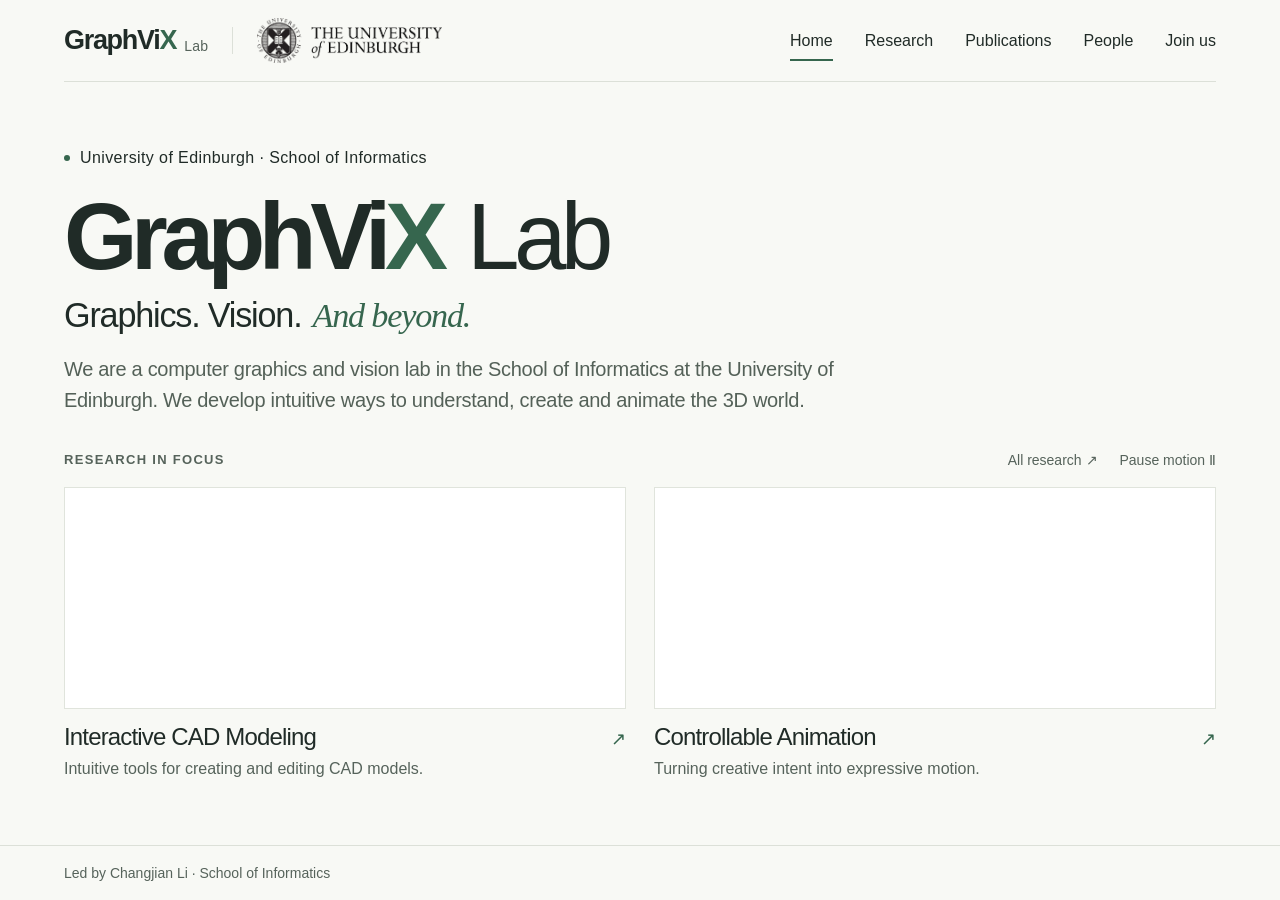
==== index.html @ 5fdf9604 "Publish GraphViX Lab website" ====
<!doctype html><html lang="en"><head><meta charset="utf-8"><meta name="viewport" content="width=device-width, initial-scale=1"><link rel="canonical" href="https://graphvix-lab.github.io/"><meta name="description" content="GraphViX Lab at the University of Edinburgh, School of Informatics. We develop intuitive ways to understand, create and animate the 3D world."><meta name="theme-color" content="#f8f9f5"><title>Graphics, Vision and X — GraphViX Lab</title><meta property="og:type" content="website"><meta property="og:site_name" content="GraphViX Lab"><meta property="og:title" content="Graphics, Vision and X — GraphViX Lab"><meta property="og:description" content="GraphViX Lab at the University of Edinburgh, School of Informatics. We develop intuitive ways to understand, create and animate the 3D world."><meta property="og:url" content="https://graphvix-lab.github.io/"><meta property="og:image" content="https://graphvix-lab.github.io/assets/social-card.png"><meta property="og:image:width" content="1200"><meta property="og:image:height" content="630"><meta property="og:image:alt" content="GraphViX Lab — Graphics. Vision. And beyond. — University of Edinburgh"><meta name="twitter:card" content="summary_large_image"><link rel="icon" href="assets/favicon.svg" type="image/svg+xml"><link rel="stylesheet" href="assets/site.css?v=e8e1f74aaa"><script src="assets/site.js?v=9c147cce4d" defer></script></head><body class="opening-page"><a class="skip" href="#main">Skip to content</a><header class="site-header wrap"><div class="header-identity"><div class="header-lab"><a class="brand" href="index.html" aria-label="GraphViX Lab home">GraphVi<span>X</span><small class="brand-lab">Lab</small></a><a class="header-university-text" href="https://www.ed.ac.uk/">University of Edinburgh</a></div><a class="header-university" href="https://www.ed.ac.uk/" aria-label="The University of Edinburgh"><img src="assets/university-of-edinburgh.png" alt="The University of Edinburgh" width="831" height="199"></a></div><button class="menu-toggle" aria-label="Open navigation" aria-expanded="false" aria-controls="nav">Menu <span>+</span></button><nav id="nav" aria-label="Main navigation"><a href="index.html" aria-current="page" >Home</a><a href="research.html" >Research</a><a href="publications.html" >Publications</a><a href="people.html" >People</a><a href="join.html" >Join us</a></nav></header><main id="main" class="wrap"><section class="opening" aria-labelledby="opening-title"><div class="opening-lead"><p class="eyebrow"><span class="status-dot"></span> University of Edinburgh · School of Informatics</p><h1 id="opening-title">GraphVi<span class="name-x">X</span> <span class="name-lab">Lab</span></h1><p class="opening-tagline">Graphics. Vision. <em>And beyond.</em></p><p class="opening-intro">We are a computer graphics and vision lab in the School of Informatics at the University of Edinburgh. We develop intuitive ways to understand, create and animate the 3D world.</p></div><div class="opening-work"><div class="opening-work-heading"><p class="eyebrow">Research in focus</p><div class="opening-work-tools"><a href="research.html">All research <span aria-hidden="true">↗</span></a><button id="demo-motion" type="button" aria-pressed="false">Pause motion <span aria-hidden="true">Ⅱ</span></button></div></div><div class="opening-directions opening-selected" aria-label="Explore our research directions"><a class="opening-direction" href="research.html#cad-modeling"><div class="opening-preview"><video muted loop playsinline preload="auto" aria-label="Sketch2Arti research demonstration"><source src="assets/media/sketch2arti.mp4" type="video/mp4"></video></div><div class="opening-direction-label"><h2>Interactive CAD Modeling</h2><span aria-hidden="true">↗</span></div><p class="opening-caption">Intuitive tools for creating and editing CAD models.</p></a><a class="opening-direction" href="research.html#motion-interaction"><div class="opening-preview"><video muted loop playsinline preload="auto" aria-label="Sketch2Anim research demonstration"><source src="assets/media/sketch2anim.mp4" type="video/mp4"></video></div><div class="opening-direction-label"><h2>Controllable Animation</h2><span aria-hidden="true">↗</span></div><p class="opening-caption">Turning creative intent into expressive motion.</p></a></div></div></section></main><footer class="opening-footer wrap"><p>Led by <a href="https://enigma-li.github.io/">Changjian Li</a><span class="footer-separator"> · </span><a href="https://informatics.ed.ac.uk/">School of Informatics</a></p></footer></body></html>
---- assets/site.css ----
:root{--paper:#f8f9f5;--ink:#202b27;--green:#36664e;--muted:#657169;--line:#dce0d8;--tint:#e9eee5;--serif:Georgia,'Times New Roman',serif}*{box-sizing:border-box}html{scroll-behavior:smooth;scroll-padding-top:30px}body{margin:0;background:var(--paper);color:var(--ink);font:16px/1.6 -apple-system,BlinkMacSystemFont,'Segoe UI',Arial,sans-serif;-webkit-font-smoothing:antialiased}a{color:inherit;text-decoration:none}button,input{font:inherit}button,a,input{-webkit-tap-highlight-color:transparent}a,button{touch-action:manipulation}a:focus-visible,button:focus-visible,input:focus-visible{outline:2px solid var(--green);outline-offset:5px}button{cursor:pointer}img{display:block;width:100%}button{color:inherit}h1,h2,h3,p{margin:0}h1,h2,h3{font-weight:500;line-height:1.12;letter-spacing:-.045em}.wrap{max-width:1328px;margin:0 auto;padding-left:64px;padding-right:64px}.site-header{display:flex;align-items:center;justify-content:space-between;height:110px}.brand{font-size:27px;font-weight:700;letter-spacing:-1.3px;display:inline-flex;align-items:center;line-height:1}.brand span{color:var(--green)}.brand i{font-style:normal;color:var(--green);font-weight:400;font-size:31px;margin-left:12px}.site-header nav{display:flex;align-items:center;gap:32px;font-size:14px}.site-header nav a{padding:8px 0;position:relative}.site-header nav a[aria-current=page]:after{content:'';position:absolute;bottom:0;left:0;right:0;height:2px;background:var(--green)}.site-header nav a:hover,.text-link:hover,.footer-links a:hover{color:var(--green)}.menu-toggle{display:none}.eyebrow{font-size:11px;line-height:1.5;letter-spacing:.13em;text-transform:uppercase;font-weight:600}.hero{display:grid;grid-template-columns:1fr 1.08fr;min-height:630px;align-items:center;border-top:1px solid var(--line);border-bottom:1px solid var(--line);position:relative}.hero-copy{padding:54px 0 64px;z-index:1}.hero .eyebrow{display:flex;align-items:center;gap:10px;margin-bottom:30px}.status-dot{width:6px;height:6px;border-radius:50%;background:var(--green)}.hero h1{font-size:clamp(64px,6.55vw,91px);letter-spacing:-.064em;line-height:1.01}.beyond{font-family:var(--serif);font-weight:400;font-style:italic;color:var(--green);letter-spacing:-.055em;white-space:nowrap}.hero-description{font-size:17px;line-height:1.7;color:var(--muted);margin-top:28px}.text-link{display:inline-flex;align-items:center;gap:28px;font-size:13px;font-weight:500}.hero .text-link{margin-top:32px;padding-bottom:5px;border-bottom:1px solid var(--ink)}.hero-art{height:560px;position:relative;min-width:0}.hero-art canvas{height:100%;width:100%;display:block}.art-caption{position:absolute;bottom:36px;left:35px;right:5px;display:flex;align-items:center;justify-content:space-between;font-size:10px;color:var(--muted);letter-spacing:.03em}.art-caption button{border:0;background:transparent;font-size:10px;padding:8px}.art-index{position:absolute;top:34px;right:0;font-size:9px;letter-spacing:.14em;color:var(--muted)}.intro-section{display:grid;grid-template-columns:1fr 2fr;gap:60px;padding:64px 0;border-bottom:1px solid var(--line)}.intro-section h2{padding-top:8px}.intro-text{font-size:24px;line-height:1.5;letter-spacing:-.025em;max-width:775px}.affiliation{font-size:11px;color:var(--muted);margin-top:22px;line-height:1.8}.affiliation a{border-bottom:1px solid var(--line)}.section{padding:78px 0}.section-heading{display:flex;align-items:flex-end;justify-content:space-between;margin-bottom:36px;gap:20px}.section-heading h2,.news-section h2{font-size:44px}.section-heading .eyebrow,.news-section .eyebrow{margin-bottom:13px}.project-grid{display:grid;grid-template-columns:repeat(2,minmax(0,1fr));gap:48px 32px}.project-card{min-width:0}.project-image{position:relative;display:flex;align-items:center;justify-content:center;aspect-ratio:1.64;background:#fff;overflow:hidden;border:1px solid #e7eae3}.project-image img{width:100%;height:100%;object-fit:contain;padding:22px;transition:transform .5s}.project-image:hover img{transform:scale(1.035)}.image-arrow{position:absolute;bottom:14px;right:14px;width:30px;height:30px;border-radius:50%;background:var(--paper);border:1px solid var(--line);display:grid;place-items:center;font-size:18px;transition:background .2s}.project-image:hover .image-arrow{background:var(--tint)}.card-meta{display:flex;justify-content:space-between;gap:12px;color:var(--muted);font-size:10px;text-transform:uppercase;letter-spacing:.06em;margin-top:19px}.project-card :is(h3,h4){font-size:29px;letter-spacing:-.035em;margin-top:10px}.project-card :is(h3,h4) a:hover{text-decoration:underline;text-underline-offset:5px;text-decoration-thickness:1px}.project-card p{font-size:14px;color:var(--muted);margin-top:8px}.award{display:inline-block;font-size:10px;letter-spacing:.025em;color:var(--green);background:var(--tint);padding:4px 9px;margin-top:12px;border-radius:2px}.news-section{display:grid;grid-template-columns:1fr 2fr;gap:60px;padding:60px 0 78px;border-top:1px solid var(--line)}.news-row{display:grid;grid-template-columns:80px 1fr 14px;gap:22px;padding:20px 0;border-bottom:1px solid var(--line);font-size:14px;line-height:1.6}.news-row:first-child{padding-top:0}.news-row time{font-size:11px;color:var(--muted);padding-top:3px}.news-row:hover{color:var(--green)}.join-banner{margin-bottom:72px;background:var(--tint);display:flex;justify-content:space-between;align-items:center;gap:30px;padding:44px 48px}.join-banner h2{font-family:var(--serif);font-style:italic;font-size:42px;letter-spacing:-.035em;font-weight:400;margin-top:12px}.button{display:inline-flex;gap:45px;background:var(--green);color:white;padding:14px 22px;font-size:13px;border-radius:2px;white-space:nowrap}.button:hover{background:#284c3a}footer{border-top:1px solid var(--line);padding-top:40px;display:grid;grid-template-columns:1fr 1fr;gap:38px}footer .brand{font-size:23px}footer p{font-size:12px;color:var(--muted);margin-top:16px}.footer-links{display:flex;flex-direction:column;align-items:flex-end;gap:7px;font-size:12px}.footer-bottom{grid-column:1/-1;display:flex;justify-content:space-between;padding:22px 0 28px;font-size:10px;color:var(--muted);border-top:1px solid var(--line);letter-spacing:.02em}.page-title{border-top:1px solid var(--line);padding:72px 0 60px;max-width:100%}.page-title h1{font-size:clamp(44px,5.5vw,72px);margin:20px 0 26px;max-width:950px}.lede{font-size:19px;line-height:1.7;color:var(--muted);max-width:760px}.lede a{border-bottom:1px solid var(--line)}.research-area{border-top:1px solid var(--line);padding:40px 0 65px}.area-heading{display:grid;grid-template-columns:55px 1fr 1.25fr;gap:25px;margin-bottom:38px}.number{font-family:var(--serif);font-style:italic;font-size:24px;color:var(--green)}.area-heading h2{font-size:34px}.area-heading p{font-size:15px;color:var(--muted);max-width:490px}.research-area .project-grid{gap:35px}.publication-tools{display:flex;justify-content:space-between;gap:24px;align-items:center;padding:21px 0;border-top:1px solid var(--line);border-bottom:1px solid var(--line)}.filters{display:flex;gap:7px}.filters button{font-size:12px;padding:8px 17px;border:1px solid var(--line);border-radius:2px;background:transparent}.filters button.active{background:var(--ink);border-color:var(--ink);color:#fff}.search{display:flex;align-items:center;border-bottom:1px solid var(--line);min-width:290px;padding:7px 0}.search input{border:0;background:none;min-width:0;width:100%;font-size:13px;color:var(--ink);padding:0 10px 0 0}.search span{font-size:22px;line-height:1}.result-count{font-size:11px;color:var(--muted);margin:22px 0 0}.publication{display:grid;grid-template-columns:260px 1fr;gap:36px;padding:35px 0;border-bottom:1px solid var(--line);align-items:center}.publication-image{height:170px;display:flex;align-items:center;background:#fff}.publication-image img{height:100%;object-fit:contain;padding:12px}.publication h3{font-size:25px;line-height:1.3;letter-spacing:-.02em;margin:10px 0}.publication h3 a:hover{color:var(--green)}.authors{font-size:13px;color:var(--muted)}.pub-links{display:flex;gap:18px;align-items:center;flex-wrap:wrap;margin-top:14px}.pub-links a{font-size:12px;border-bottom:1px solid var(--line)}.pub-links .award{margin:0}.publication-list{margin-bottom:80px}.publication[hidden]{display:none}#empty-results{padding:40px 0 90px}.people-grid{display:grid;grid-template-columns:repeat(3,minmax(0,1fr));gap:50px 32px;margin-bottom:80px}.portrait{height:325px;background:var(--tint);position:relative;overflow:hidden}.portrait img{height:100%;object-fit:cover;object-position:center 35%;filter:saturate(.75);transition:filter .4s,transform .4s}.person:hover img{filter:saturate(1);transform:scale(1.02)}.portrait span{position:absolute;bottom:14px;right:14px;background:var(--paper);width:31px;height:31px;border-radius:50%;text-align:center;line-height:31px}.person h2{font-size:24px;margin:20px 0 8px}.person p{font-size:12px;color:var(--muted)}.join-layout{display:grid;grid-template-columns:1.3fr 1fr;gap:75px;padding-bottom:90px}.opportunity{display:flex;gap:25px;padding:30px 0;border-top:1px solid var(--line)}.opportunity h2{font-size:28px;margin-bottom:17px}.opportunity p{font-size:15px;color:var(--muted)}.opportunity a{margin-top:20px}.contact-panel{background:var(--tint);padding:35px}.contact-panel h2{font-family:var(--serif);font-style:italic;font-size:44px;margin:18px 0}.email{font-size:16px;border-bottom:1px solid #bdcabc;overflow-wrap:anywhere}.contact-panel>p:not(.eyebrow){font-size:13px;color:var(--muted);margin:17px 0}.contact-panel hr{border:0;border-top:1px solid #ccd7c9;margin:30px 0}.contact-panel address{font-style:normal;font-size:14px;margin:14px 0 25px}.contact-panel .text-link{font-size:12px}.skip{position:fixed;top:-100px;left:20px;z-index:50;padding:12px;background:var(--ink);color:white}.skip:focus{top:10px}.sr-only{position:absolute!important;width:1px;height:1px;padding:0;margin:-1px;overflow:hidden;clip:rect(0,0,0,0);white-space:nowrap;border:0}
@media(min-width:1500px){.hero h1{font-size:94px}}
@media(max-width:1000px){.wrap{padding-left:35px;padding-right:35px}.site-header nav{gap:22px}.hero{min-height:560px;grid-template-columns:1fr 1fr}.hero h1{font-size:70px}.hero-art{height:490px}.art-caption{left:10px;font-size:9px}.intro-section,.news-section{gap:35px;grid-template-columns:1fr 2.3fr}.intro-text{font-size:22px}.join-layout{gap:35px}.portrait{height:270px}.area-heading{grid-template-columns:35px 1fr 1.2fr;gap:15px}.area-heading h2{font-size:28px}}
@media(max-width:720px){.wrap{padding-left:24px;padding-right:24px}.site-header{height:84px;position:relative;z-index:5}.brand{font-size:25px}.brand i{font-size:27px}.menu-toggle{display:flex;align-items:center;gap:15px;border:0;background:transparent;font-size:13px;padding:12px 0 12px 15px}.menu-toggle span{font-size:22px}.site-header nav{display:none;position:absolute;left:24px;right:24px;top:74px;flex-direction:column;align-items:stretch;gap:0;padding:12px 20px 20px;border:1px solid var(--line);background:var(--paper);box-shadow:0 12px 25px #202b2710}.site-header nav.open{display:flex}.site-header nav a{padding:13px 0}.site-header nav a[aria-current=page]:after{right:auto;width:24px;bottom:5px}.hero{display:flex;flex-direction:column;align-items:stretch;min-height:auto;overflow:hidden}.hero-copy{padding:40px 0 0}.hero .eyebrow{margin-bottom:26px;font-size:10px}.hero h1{font-size:clamp(58px,12vw,82px)}.hero-description{font-size:15px;margin-top:23px}.hero .text-link{margin-top:23px}.hero-art{height:370px;margin:-10px -15px 0 0}.art-index{top:20px;font-size:8px}.art-caption{left:0;bottom:20px;right:10px;font-size:9px}.intro-section{display:block;padding:36px 0}.intro-section h2{padding:0;margin-bottom:20px}.intro-text{font-size:20px}.affiliation{font-size:10px}.section{padding:44px 0}.section-heading{align-items:flex-start;margin-bottom:26px}.section-heading h2,.news-section h2{font-size:33px}.section-heading .text-link{font-size:11px;gap:8px;max-width:110px;margin-top:32px}.section-heading .eyebrow{font-size:9px;margin-bottom:10px}.project-grid{grid-template-columns:1fr;gap:32px}.project-image{aspect-ratio:1.55}.project-image img{padding:15px}.project-card :is(h3,h4){font-size:27px}.project-card p{font-size:13px}.card-meta{font-size:9px;margin-top:15px}.news-section{display:block;padding:36px 0 45px}.news-section h2{margin-bottom:30px}.news-row{grid-template-columns:65px 1fr 12px;gap:13px;font-size:12px;padding:18px 0}.news-row time{font-size:10px}.join-banner{padding:30px 25px;display:block;margin-bottom:40px}.join-banner h2{font-size:34px}.join-banner .button{margin-top:25px}.join-banner .eyebrow{font-size:9px}footer{padding-top:30px;gap:25px}.footer-links{font-size:10px;gap:10px}.footer-bottom{font-size:9px;gap:20px}.page-title{padding:42px 0 38px}.page-title h1{font-size:49px}.lede{font-size:16px}.area-heading{grid-template-columns:32px 1fr;gap:8px 14px}.area-heading p{grid-column:2;font-size:14px;margin-top:10px}.area-heading h2{font-size:29px}.research-area{padding:30px 0 40px}.publication-tools{display:block}.search{margin-top:20px;min-width:0}.publication{grid-template-columns:1fr;gap:20px}.publication-image{height:210px}.publication h3{font-size:22px}.publication .eyebrow{font-size:10px}.publication-list{margin-bottom:50px}.people-grid{grid-template-columns:repeat(2,minmax(0,1fr));gap:30px 18px;margin-bottom:50px}.portrait{height:210px}.person h2{font-size:21px;margin-top:15px}.person p{font-size:11px}.join-layout{grid-template-columns:1fr;gap:25px;padding-bottom:50px}.contact-panel{padding:30px 25px}.opportunity{gap:17px}.opportunity h2{font-size:25px}}
@media(max-width:390px){.wrap{padding-left:20px;padding-right:20px}.hero h1{font-size:59px}.hero-art{height:320px}.portrait{height:175px}.person h2{font-size:19px}.page-title h1{font-size:42px}.card-meta{font-size:8px}}
@media(prefers-reduced-motion:reduce){html{scroll-behavior:auto}*,*:before,*:after{transition:none!important}}
/* Homepage: research questions supported by representative work. */
.hero-editorial{grid-template-columns:1.15fr 1fr;gap:72px;min-height:610px;padding:12px 0}.hero-editorial .hero-copy{padding:50px 0 60px}.hero-editorial h1{font-size:clamp(70px,7.1vw,100px)}.hero-editorial .hero-copy>.text-link{margin-top:40px}.hero-about{max-width:405px;align-self:end;padding-bottom:84px}.hero-about .eyebrow{font-size:10px;letter-spacing:.1em;display:block;margin-bottom:24px;color:var(--green)}.hero-statement{font-size:25px;line-height:1.5;letter-spacing:-.025em}.hero-affiliation{margin-top:32px;padding-top:22px;border-top:1px solid var(--line);font-size:12px;color:var(--muted);line-height:1.9}.hero-affiliation a:hover{color:var(--green);text-decoration:underline;text-underline-offset:4px}.home-directions{padding:72px 0 24px}.home-directions>.section-heading{margin-bottom:40px}.direction-row{display:grid;grid-template-columns:1fr 1.25fr;gap:84px;padding:45px 0 48px;border-top:1px solid var(--line)}.direction-copy{max-width:410px;padding-top:2px}.direction-copy .number{display:block;font-size:21px;margin-bottom:20px}.direction-copy h3{font-size:36px;line-height:1.15;letter-spacing:-.04em;max-width:380px}.direction-question{font-size:18px;line-height:1.5;margin-top:24px;letter-spacing:-.015em;max-width:350px}.direction-description{font-size:14px;color:var(--muted);line-height:1.8;margin-top:13px;max-width:360px}.direction-copy>.text-link{margin-top:25px;font-size:12px;gap:22px}.direction-example{min-width:0}.direction-example .project-image{aspect-ratio:1.85}.direction-example .project-image img{padding:18px}.example-caption{display:flex;justify-content:space-between;gap:16px;align-items:flex-end;margin-top:17px}.example-caption .eyebrow{font-size:9px;color:var(--muted);letter-spacing:.065em}.example-caption h4{font-size:23px;font-weight:500;letter-spacing:-.035em;margin:7px 0 0;line-height:1.2}.example-caption h4 a:hover{color:var(--green)}.related-project{font-size:10px;color:var(--muted);white-space:nowrap;padding-bottom:3px}.related-project:hover{color:var(--green)}.example-description{font-size:12px;color:var(--muted);margin-top:7px}.home-join h2{font-size:38px}.home-join p:not(.eyebrow){font-size:13px;color:var(--muted);margin-top:13px;max-width:430px}
@media(max-width:1000px){.hero-editorial{gap:45px;grid-template-columns:1.2fr 1fr}.hero-editorial h1{font-size:76px}.hero-statement{font-size:21px}.hero-about{padding-bottom:76px}.direction-row{gap:45px}.direction-copy h3{font-size:31px}.direction-question{font-size:17px}.example-caption{align-items:flex-start;flex-direction:column;gap:10px}.home-join h2{font-size:34px}}
@media(max-width:720px){.hero-editorial{display:block;min-height:0;padding:0}.hero-editorial .hero-copy{padding:40px 0 0}.hero-editorial h1{font-size:clamp(58px,12vw,82px)}.hero-editorial .hero-copy>.text-link{margin-top:28px}.hero-about{max-width:100%;padding:38px 0}.hero-about .eyebrow{font-size:9px;margin-bottom:17px}.hero-statement{font-size:20px;max-width:480px}.hero-affiliation{margin-top:23px;padding-top:17px;font-size:11px}.home-directions{padding:42px 0 5px}.home-directions>.section-heading{margin-bottom:26px}.home-directions .section-heading h2{font-size:32px;max-width:190px}.home-directions .section-heading>.text-link{margin-top:27px;max-width:100px}.direction-row{grid-template-columns:1fr;gap:26px;padding:29px 0 35px}.direction-copy{max-width:100%;padding:0}.direction-copy .number{font-size:19px;margin-bottom:13px}.direction-copy h3{font-size:30px;max-width:330px}.direction-question{font-size:17px;margin-top:19px;max-width:100%}.direction-description{font-size:13px;margin-top:10px;max-width:100%}.direction-copy>.text-link{margin-top:19px;font-size:11px}.direction-example .project-image img{padding:13px}.example-caption{flex-direction:row;align-items:flex-end;gap:10px;margin-top:14px}.example-caption h4{font-size:22px}.example-caption .eyebrow{font-size:8px}.related-project{font-size:9px}.example-description{font-size:11px}.home-join h2{font-size:33px}.home-join p:not(.eyebrow){font-size:12px}}
@media(max-width:390px){.hero-editorial h1{font-size:59px}.home-directions .section-heading h2{font-size:30px}.related-project{white-space:normal;max-width:110px;text-align:right}}

/* Keep the title’s right-hand column empty; introduce the group below. */
@media(max-width:720px){.hero-open .hero-copy{padding-bottom:46px}}

/* Official University wordmark, kept at its original aspect ratio and colour. */
.university-logo{display:block;width:248px;max-width:100%;margin-top:30px}.university-logo img{width:100%;height:auto}
@media(max-width:720px){.intro-identity{margin-bottom:28px}.intro-identity h2{margin-bottom:0}.university-logo{width:224px;margin-top:24px}}

/* Complete publication archive. */
.year-select{display:flex;align-items:center;gap:14px;font-size:12px;color:var(--muted)}.year-select select{font:inherit;color:var(--ink);background:var(--paper);border:1px solid var(--line);border-radius:2px;padding:10px 38px 10px 14px;cursor:pointer;min-width:150px}.year-select select:focus-visible{outline:2px solid var(--green);outline-offset:4px}.publication-status{display:flex;justify-content:space-between;gap:20px;align-items:baseline;margin-top:20px}.publication-status .result-count{margin:0}.author-legend{font-size:11px;color:var(--muted)}.publication-year-heading{font-family:var(--serif);font-size:35px;color:var(--green);font-weight:400;padding:35px 0 2px;letter-spacing:-.03em}.publication-year-group[hidden]{display:none}.publication-venue{font-size:12px;color:var(--muted);margin-top:10px;line-height:1.6}.publication .authors strong{font-weight:600;color:var(--ink)}.publication .authors sup{font-size:9px}.publication .pub-links{gap:7px 17px}.publication .pub-links:empty{display:none}.publication h3{margin-top:0}.publication-venue+.pub-links{margin-top:13px}
@media(max-width:720px){.publication-status{display:block}.author-legend{margin-top:8px;font-size:10px}.publication-year-heading{padding-top:28px;font-size:32px}.year-select{justify-content:space-between}.year-select select{min-width:180px}}

/* A compact opening with enough context and real work to introduce the lab. */
.opening-page{min-height:100vh;min-height:100svh;display:flex;flex-direction:column}.opening-page>.site-header{height:clamp(62px,9svh,85px);flex-shrink:0;width:100%}.opening-page>main{flex:1;width:100%;display:flex}.opening{flex:1;border-top:1px solid var(--line);display:flex;flex-direction:column;justify-content:center;gap:clamp(18px,3svh,32px);padding:clamp(16px,3svh,32px) 0}.opening-lead>.eyebrow{display:flex;align-items:center;gap:10px;font-size:10px;margin-bottom:clamp(12px,2svh,22px)}.opening h1{font-size:clamp(54px,9.4svh,90px);line-height:.97;letter-spacing:-.064em}.opening-intro{font-size:16px;line-height:1.65;max-width:710px;letter-spacing:-.015em;margin-top:clamp(14px,2.4svh,26px);color:var(--muted)}.opening-intro strong{font-weight:500;color:var(--ink)}.opening-directions{display:grid;grid-template-columns:repeat(3,minmax(0,1fr));gap:24px}.opening-direction{min-width:0}.opening-preview{position:relative;background:#fff;border:1px solid var(--line);height:clamp(85px,17svh,165px);overflow:hidden}.opening-preview img{width:100%;height:100%;object-fit:contain;padding:12px;transition:transform .4s}.opening-direction:hover img{transform:scale(1.03)}.preview-name{position:absolute;left:10px;top:8px;font-size:8px;line-height:1.4;letter-spacing:.035em;background:var(--paper);padding:3px 5px;color:var(--muted)}.opening-direction-label{display:flex;align-items:flex-start;justify-content:space-between;gap:8px;margin-top:10px}.opening-direction-label h2{font-size:17px;line-height:1.25;letter-spacing:-.025em;font-weight:500}.opening-direction-label>span{font-size:15px;color:var(--green);line-height:1.3}.opening-direction:hover h2{color:var(--green)}.opening-footer{width:100%;flex-shrink:0;display:flex;justify-content:space-between;align-items:center;gap:24px;padding-top:16px;padding-bottom:16px}.opening-footer>p{margin:0;font-size:11px;line-height:1.7;color:var(--muted)}.opening-footer a:hover{color:var(--green)}.opening-logo{width:165px;flex-shrink:0;display:block}.opening-logo img{width:100%;height:auto}
@media(max-width:720px){.opening-page>.site-header{height:66px}.opening{padding:22px 0;gap:24px}.opening-lead>.eyebrow{font-size:8px;letter-spacing:.1em;margin-bottom:18px}.opening h1{font-size:clamp(47px,min(14vw,7.8svh),66px)}.opening-intro{font-size:13px;line-height:1.65;margin-top:20px}.opening-directions{gap:12px}.opening-preview{height:clamp(72px,13svh,120px)}.opening-preview img{padding:5px}.preview-name{left:4px;top:4px;font-size:6px;padding:2px 3px}.opening-direction-label{gap:3px;margin-top:8px}.opening-direction-label h2{font-size:11px;line-height:1.4;letter-spacing:-.025em}.opening-direction-label>span{font-size:11px}.opening-footer{padding-top:16px;padding-bottom:16px;gap:20px}.opening-footer>p{font-size:9px}.footer-separator{display:none}.opening-footer>p>a:last-child{display:block}.opening-logo{width:135px}}
@media(max-height:650px){.opening-page>.site-header{height:56px}.opening{padding:14px 0;gap:15px}.opening-lead>.eyebrow{margin-bottom:12px}.opening h1{font-size:clamp(40px,8svh,54px)}.opening-intro{font-size:12px;line-height:1.55;margin-top:12px;max-width:650px}.opening-preview{height:80px}.opening-direction-label{margin-top:6px}.opening-direction-label h2{font-size:12px}.opening-footer{padding-top:12px;padding-bottom:12px}.opening-logo{width:132px}}
@media(max-width:360px){.opening-directions{gap:8px}.opening-direction-label h2{font-size:10px}.opening-footer{gap:12px}.opening-logo{width:118px}}
@media(prefers-reduced-motion:reduce){.opening-preview img{transition:none}}
/* Lab identity and a consistent presentation of the three research themes. */
.brand-lab{font:400 13px/1 -apple-system,BlinkMacSystemFont,'Segoe UI',Arial,sans-serif;letter-spacing:.02em;margin-left:8px;color:var(--muted);align-self:flex-end;padding-bottom:1px}.opening h1{font-size:clamp(64px,10.5svh,112px);letter-spacing:-.068em;line-height:1.03;white-space:nowrap;font-weight:600}.name-x{color:var(--green)}.name-lab{font-weight:400;letter-spacing:-.06em}.opening-tagline{font-size:clamp(25px,3.8svh,37px);line-height:1.2;letter-spacing:-.035em;margin-top:10px}.opening-tagline em{font-family:var(--serif);font-weight:400;color:var(--green)}.opening-intro{max-width:790px;font-size:15px;line-height:1.7;margin-top:18px}.opening{gap:clamp(20px,3.2svh,36px);padding:clamp(18px,3svh,32px) 0}.opening-lead>.eyebrow{margin-bottom:18px;font-size:9px}.opening-work-heading{display:flex;align-items:center;justify-content:space-between;margin-bottom:12px}.opening-work-heading>.eyebrow{font-size:9px;color:var(--muted)}#demo-motion{background:none;border:0;font-size:10px;padding:4px 0 4px 12px;color:var(--muted);min-height:28px}#demo-motion:hover{color:var(--green)}.opening-preview{height:clamp(130px,24svh,240px);border-color:#e0e4dc;background:#fff}.opening-preview img,.opening-preview video{display:block;width:100%;height:100%;object-fit:contain;padding:0}.opening-preview img{padding:12px}.preview-name{left:10px;top:9px;font-size:8px;background:#f8f9f5ed}.opening-direction-label h2{font-size:16px;line-height:1.3}.opening-direction-label{margin-top:12px}.opening-caption{font-size:11px;line-height:1.45;color:var(--muted);margin-top:5px}.area-heading .research-question{font-size:17px;color:var(--ink);margin-bottom:13px;line-height:1.5}.card-meta{letter-spacing:.025em}
@media(max-width:1000px){.opening-direction-label h2{font-size:14px}.opening-caption{font-size:10px}}
@media(max-width:720px){.brand-lab{font-size:11px;margin-left:6px}.opening h1{font-size:clamp(45px,11.8vw,76px)}.opening-lead>.eyebrow{font-size:7px;letter-spacing:.065em;margin-bottom:18px}.opening-tagline{font-size:clamp(20px,5.2vw,31px);margin-top:12px;white-space:nowrap}.opening-intro{font-size:13px;line-height:1.65;margin-top:20px}.opening{gap:25px;padding:24px 0}.opening-work-heading{margin-bottom:10px}.opening-work-heading>.eyebrow{font-size:8px}#demo-motion{font-size:9px}.opening-preview{height:clamp(84px,14svh,140px)}.opening-preview img{padding:4px}.preview-name{font-size:6px;top:4px;left:3px;padding:2px 3px}.opening-direction-label{gap:3px;margin-top:9px}.opening-direction-label h2{font-size:11px;line-height:1.4}.opening-caption{font-size:9px;margin-top:6px;line-height:1.4}.opening-direction-label>span{font-size:10px}.opening-directions{gap:10px}.area-heading .research-question{font-size:16px}.card-meta{flex-wrap:wrap}}
@media(max-height:650px){.opening{padding:14px 0;gap:16px}.opening h1{font-size:clamp(44px,9svh,60px)}.opening-lead>.eyebrow{margin-bottom:12px}.opening-tagline{font-size:24px;margin-top:8px}.opening-intro{font-size:12px;line-height:1.5;margin-top:12px}.opening-preview{height:100px}.opening-work-heading{margin-bottom:6px}.opening-caption{font-size:10px}.opening-footer{padding-top:10px;padding-bottom:10px}}
@media(max-width:360px){.opening h1{font-size:43px}.opening-tagline{font-size:19px}.opening-intro{font-size:12px}.opening-preview{height:85px}.opening-directions{gap:8px}.opening-direction-label h2{font-size:10px}.opening-direction-label>span{display:none}.opening-caption{font-size:8px}.opening-lead>.eyebrow{font-size:7px}.opening-footer>p{font-size:8px}}

.opening .name-lab{margin-left:.06em}.opening-tagline em{margin-left:.08em}

/* The opening showcases individual projects, independently of research themes. */
.opening-intro{max-width:680px}
.opening-selected{grid-template-columns:repeat(2,minmax(0,1fr));gap:28px}
.opening-work-tools{display:flex;align-items:center;gap:22px;font-size:11px;color:var(--muted)}
.opening-work-tools>a:hover{color:var(--green)}
.opening-work-tools #demo-motion{padding-left:0}
.opening-selected .opening-preview{height:clamp(160px,27svh,270px);background:#fff}
.opening-project-meta{display:flex;justify-content:space-between;align-items:center;font-size:9px;letter-spacing:.065em;text-transform:uppercase;color:var(--muted);margin-top:12px;line-height:1.4}
.opening-project-meta>span:last-child{font-size:16px;line-height:1;color:var(--green)}
.opening-selected .opening-direction-label{margin-top:5px}
.opening-selected .opening-direction-label h2{font-size:23px;letter-spacing:-.035em;line-height:1.2}
.opening-selected .opening-caption{font-size:12px;line-height:1.5;margin-top:5px}
@media(max-width:720px){
.opening-selected{gap:16px}
.opening-selected .opening-preview{height:clamp(100px,19svh,190px)}
.opening-project-meta{font-size:8px;letter-spacing:.015em;margin-top:10px}
.opening-project-meta>span:last-child{font-size:13px}
.opening-selected .opening-direction-label h2{font-size:17px}
.opening-selected .opening-caption{font-size:11px;line-height:1.45}
.opening-work-tools{font-size:10px;gap:16px}
}
@media(max-height:650px){
.opening-selected .opening-preview{height:110px}
.opening-project-meta{margin-top:8px}
.opening-selected .opening-direction-label h2{font-size:18px}
.opening-selected .opening-caption{font-size:11px}
}
@media(max-width:360px){
.opening-selected{gap:12px}
.opening-selected .opening-preview{height:100px}
.opening-selected .opening-direction-label h2{font-size:16px}
.opening-selected .opening-caption{font-size:10px}
.opening-work-tools{gap:12px;font-size:9px}
}

/* Readable supporting typography, scaled in relation to the display title. */
.opening-lead>.eyebrow{font-size:14px;line-height:1.5;letter-spacing:.025em;text-transform:none;font-weight:500;gap:10px}
.opening-lead .status-dot{flex-shrink:0}
.opening-intro{font-size:20px;line-height:1.55;max-width:780px;letter-spacing:-.015em;color:#546158}
.opening-work-heading>.eyebrow{font-size:11px;letter-spacing:.1em}
.opening-work-tools,#demo-motion{font-size:12px}
.opening-project-meta{font-size:11px;letter-spacing:.04em}
.opening-selected .opening-caption{font-size:14px;line-height:1.5}
.opening-footer>p{font-size:12px}
@media(max-width:720px){
.opening-lead>.eyebrow{font-size:12px;letter-spacing:0;gap:8px;line-height:1.4}
.opening-intro{font-size:16px;line-height:1.55}
.opening-work-heading>.eyebrow{font-size:10px;letter-spacing:.075em}
.opening-work-tools,#demo-motion{font-size:11px}
.opening-work-tools{gap:14px}
.opening-project-meta{font-size:10px;letter-spacing:.015em}
.opening-selected .opening-caption{font-size:12px;line-height:1.45}
.opening-footer>p{font-size:10px}
}
@media(max-height:650px) and (min-width:721px){
.opening-intro{font-size:18px;line-height:1.5}
}
@media(max-height:650px) and (max-width:720px){
.opening{padding:10px 0;gap:14px}
.opening-intro{font-size:15px;line-height:1.5}
.opening-selected .opening-preview{height:90px}
}
@media(max-width:360px){
.opening-work-heading>.eyebrow{font-size:9px}
.opening-work-tools,#demo-motion{font-size:10px}
.opening-work-tools{gap:10px}
.opening-project-meta{font-size:9px}
.opening-footer>p{font-size:9px}
}
@media(min-width:721px) and (min-height:651px){
.opening-selected .opening-preview{height:clamp(120px,calc(60svh - 290px),270px)}
}
@media(max-width:360px) and (max-height:650px){
.opening-page>.site-header{height:50px}
.opening{gap:10px}
.opening-lead>.eyebrow{margin-bottom:10px}
.opening-intro{margin-top:10px}
.opening-selected .opening-preview{height:80px}
}
/* Leave room for the full affiliation in the introductory paragraph. */
@media(max-width:360px) and (max-height:650px){
.opening{padding:8px 0}
.opening-selected .opening-preview{height:60px}
}

/* A navigable research catalogue, with subthemes for the design lineage. */
.research-index{display:flex;flex-wrap:wrap;gap:12px 28px;padding:0 0 30px;font-size:13px}
.research-index a{display:flex;gap:9px;align-items:baseline;padding:5px 0;border-bottom:1px solid var(--line)}
.research-index a:hover{color:var(--green);border-color:var(--green)}
.research-index .count{font-size:10px;color:var(--muted)}
.research-area .project-grid{grid-template-columns:repeat(3,minmax(0,1fr));gap:36px 26px}
.research-area .project-image{aspect-ratio:1.6}
.research-area .project-image img{padding:12px}
.research-area .card-meta{margin-top:15px;font-size:11px;text-transform:none}
.research-area .project-card :is(h3,h4){font-size:23px;line-height:1.2;margin-top:9px}
.research-area .project-card p{font-size:13px;line-height:1.6;margin-top:8px}
.research-area .project-card .pub-links{font-size:11px;gap:14px;margin-top:12px}
.research-subgroup+.research-subgroup{margin-top:42px;padding-top:28px;border-top:1px solid var(--line)}
.research-subgroup>h3{font-size:21px;letter-spacing:-.025em;margin-bottom:24px}
.research-subgroup>h3 span{font:11px/1.5 -apple-system,BlinkMacSystemFont,'Segoe UI',Arial,sans-serif;color:var(--muted);letter-spacing:0;margin-left:12px;white-space:nowrap}
.research-scope{font-size:12px;color:var(--muted);margin-top:18px;max-width:770px}
.research-scope a{border-bottom:1px solid var(--line)}
@media(max-width:1000px){.research-area .project-grid{grid-template-columns:repeat(2,minmax(0,1fr))}}
@media(max-width:720px){
.research-index{gap:10px 22px;font-size:12px;padding-bottom:24px}
.research-area .project-grid{grid-template-columns:1fr;gap:30px}
.research-subgroup>h3{font-size:20px;margin-bottom:20px}
.research-subgroup+.research-subgroup{margin-top:32px;padding-top:24px}
.research-area .area-heading>div{grid-column:2}
.research-scope{font-size:11px}
}

/* Compact member portraits, with names and roles alongside. */
.people-grid{grid-template-columns:repeat(3,minmax(0,1fr));gap:38px 32px;margin-bottom:64px}
.person{display:grid;grid-template-columns:104px minmax(0,1fr);gap:20px;align-items:center;padding-top:22px;border-top:1px solid var(--line)}
.person .portrait{display:block;width:104px;height:120px;border-radius:2px}
.person .portrait img{width:100%;height:100%;object-fit:cover}
.person h2{font-size:21px;line-height:1.25;letter-spacing:-.035em;margin:0 0 9px}
.person h2 a:hover{color:var(--green)}
.person h2 span{font-size:13px;color:var(--green);white-space:nowrap}
.person p{font-size:12px;line-height:1.65;max-width:220px}
@media(max-width:1100px){.people-grid{grid-template-columns:repeat(2,minmax(0,1fr));gap:32px}}
@media(max-width:720px){
.people-grid{grid-template-columns:repeat(2,minmax(0,1fr));gap:26px 20px;margin-bottom:44px}
.person{display:block;padding-top:18px}
.person .portrait{width:104px;height:120px;margin-bottom:15px}
.person h2{font-size:18px;margin-bottom:7px;line-height:1.3}
.person p{font-size:12px;line-height:1.6}
.person h2 span{font-size:12px}
}
@media(max-width:360px){
.people-grid{gap:24px 16px}
.person .portrait{width:96px;height:110px}
.person h2{font-size:17px}
.person h2 span{display:none}
}

/* Shared reading scale across all five pages. Keep these rules together. */
:root{--text-body:17px;--text-detail:15px;--text-small:14px;--text-label:13px;--muted:#56635b}
body{font-size:var(--text-body)}
.site-header nav{font-size:16px}
.menu-toggle{font-size:16px}
.brand-lab{font-size:14px}
.eyebrow,.join-banner .eyebrow,.news-section .eyebrow{font-size:var(--text-label);letter-spacing:.09em}
.lede{font-size:20px;line-height:1.65}
.text-link,.contact-panel .text-link{font-size:var(--text-detail);line-height:1.55}
.button{font-size:16px}
footer p,.footer-links{font-size:var(--text-small);line-height:1.65}
.footer-bottom{font-size:var(--text-label);line-height:1.6}
.award{font-size:var(--text-label);line-height:1.55;letter-spacing:0}

/* Home: readable supporting text with the established display hierarchy. */
.opening-lead>.eyebrow{font-size:16px}
.opening-intro{font-size:20px;line-height:1.55}
.opening-work-heading>.eyebrow{font-size:var(--text-label)}
.opening-work-tools,#demo-motion{font-size:var(--text-small)}
.opening-project-meta{font-size:var(--text-small);letter-spacing:.02em}
.opening-selected .opening-caption{font-size:16px;line-height:1.5}
.opening-footer>p{font-size:var(--text-small);line-height:1.6}
.opening-selected .opening-direction-label h2{font-size:24px}
.opening-selected .opening-preview{height:clamp(110px,calc(58svh - 300px),260px)}

/* Research: descriptions, dates and links are content, not fine print. */
.research-index{font-size:16px;gap:14px 28px}
.research-index .count,.research-subgroup>h3 span{font-size:var(--text-small)}
.research-scope{font-size:var(--text-small);line-height:1.65}
.area-heading p{font-size:var(--text-body);line-height:1.65}
.area-heading .research-question{font-size:19px;line-height:1.5}
.research-area .project-card p{font-size:16px;line-height:1.6}
.research-area .card-meta{font-size:var(--text-small)}
.research-area .project-card .pub-links,.pub-links a{font-size:var(--text-small);line-height:1.6}
.research-subgroup>h3{font-size:24px;line-height:1.35}
.news-row{font-size:16px;grid-template-columns:95px 1fr 18px}
.news-row time{font-size:var(--text-small)}

/* Publications: legible authorship, venue, filters and resources. */
.authors{font-size:16px;line-height:1.65}
.publication-venue{font-size:var(--text-detail);line-height:1.65}
.publication .authors sup{font-size:12px}
.year-select,.search input{font-size:16px}
.result-count,.author-legend{font-size:var(--text-small);line-height:1.6}
.publication-status{flex-wrap:wrap;gap:8px 24px}

/* People and Join us: retain small portraits, increase readable details. */
.person h2{font-size:22px;line-height:1.3}
.person p{font-size:var(--text-detail);line-height:1.6}
.person h2 span{font-size:14px}
.opportunity p{font-size:var(--text-body);line-height:1.7}
.contact-panel>p:not(.eyebrow),.contact-panel address{font-size:16px;line-height:1.7}
.email{font-size:18px}

@media(max-width:850px) and (min-width:721px){
.site-header nav{gap:18px}
}
@media(max-width:720px){
:root{--text-body:16px;--text-detail:15px}
.lede{font-size:18px;line-height:1.65}
.brand-lab{font-size:13px}
.page-title h1{font-size:clamp(38px,10vw,49px)}
.person h2{font-size:20px}
.person p{font-size:14px}
.person h2 span{font-size:14px}
.research-index{font-size:15px;gap:12px 22px}
.research-subgroup>h3{font-size:22px}
.research-subgroup>h3 span{display:inline-block;margin-left:8px}
.area-heading .research-question{font-size:18px}
.news-row{grid-template-columns:82px 1fr 14px;gap:12px}
footer:not(.opening-footer){grid-template-columns:1fr;gap:26px}
.footer-links{align-items:flex-start;gap:9px}
.footer-bottom{flex-wrap:wrap;gap:6px 20px}
.contact-panel .text-link{gap:12px}
.opening-lead>.eyebrow{font-size:14px;line-height:1.45}
.opening-intro{font-size:16px;line-height:1.55}
.opening-work-heading{align-items:flex-start;gap:12px;flex-wrap:wrap}
.opening-work-heading>.eyebrow{font-size:13px}
.opening-work-tools,#demo-motion{font-size:14px}
.opening-work-tools{gap:16px;margin-left:auto}
.opening-project-meta{font-size:13px;letter-spacing:0}
.opening-selected .opening-direction-label h2{font-size:20px}
.opening-selected .opening-caption{font-size:14px;line-height:1.5}
.opening-selected .opening-preview{height:clamp(76px,16svh,150px)}
.opening-footer>p{font-size:13px}
.opening-footer{gap:14px}
.opening-logo{width:120px}
}
@media(max-width:360px){
.person h2{font-size:19px}
.opening-selected .opening-direction-label h2{font-size:18px}
.opening-work-tools{gap:14px}
.opening-work-heading{row-gap:3px}
.opening-footer{flex-wrap:wrap;gap:10px}
.opening-footer>p{font-size:13px}
.opening-logo{width:118px}
}
@media(max-height:650px){
.opening{padding-top:12px;padding-bottom:12px;gap:14px}
.opening-selected .opening-preview{height:80px}
}

/* Homepage project labels identify the research theme. */
.opening-project-meta{text-transform:none;letter-spacing:0;font-weight:500;color:var(--green);align-items:baseline;gap:10px}
.opening-project-meta>span:last-child{flex-shrink:0}
@media(max-width:360px){.opening-project-meta{min-height:2.8em}}

/* Research directions are the homepage card titles. */
.opening-selected .opening-direction-label{margin-top:14px;gap:12px;align-items:baseline}
.opening-selected .opening-direction-label>span{display:block;flex-shrink:0;font-size:18px}
@media(max-width:720px){
.opening-selected .opening-direction-label{align-items:flex-start;gap:8px}
.opening-selected .opening-direction-label h2{font-size:20px;line-height:1.3;min-height:2.6em}
.opening-selected .opening-direction-label>span{font-size:15px}
}
@media(max-width:360px){.opening-selected .opening-direction-label h2{font-size:18px}}

/* Alumni directory: compact text rows beneath the current-member portraits. */
.people-index{display:flex;gap:28px;margin-bottom:30px;font-size:16px}
.people-index a{border-bottom:1px solid var(--line);padding-bottom:5px}
.people-index a:hover,.alumni-name a:hover,.alumni-source a:hover{color:var(--green)}
.alumni-section{border-top:1px solid var(--line);padding:48px 0 64px}
.alumni-heading{display:flex;align-items:baseline;gap:24px;margin-bottom:38px}
.alumni-heading h2{font-size:42px}
.alumni-heading>p{font-size:16px;color:var(--muted);line-height:1.6}
.alumni-group+.alumni-group{margin-top:38px}
.alumni-group>h3{font-size:24px;line-height:1.35;margin-bottom:18px}
.alumni-list{list-style:none;margin:0;padding:0}
.alumni-row{display:grid;grid-template-columns:minmax(190px,1fr) 195px minmax(0,1.5fr);gap:24px;padding:20px 0;border-top:1px solid var(--line);align-items:baseline}
.alumni-name{font-size:18px;font-weight:500;line-height:1.4;letter-spacing:-.015em}
.alumni-name span{font-size:14px;color:var(--green)}
.alumni-role,.alumni-period,.alumni-note,.alumni-source{font-size:14px;line-height:1.6;color:var(--muted)}
.alumni-role,.alumni-note{margin-top:5px}
.alumni-destination{font-size:16px;line-height:1.6}
.alumni-source{margin-top:30px}
.alumni-source a{border-bottom:1px solid var(--line)}
@media(max-width:1000px){
.alumni-row{grid-template-columns:minmax(160px,1fr) 180px minmax(0,1.4fr);gap:18px}
}
@media(max-width:720px){
.people-index{font-size:15px;margin-bottom:24px}
.alumni-section{padding:32px 0 42px}
.alumni-heading{display:block;margin-bottom:28px}
.alumni-heading h2{font-size:34px;margin-bottom:12px}
.alumni-group>h3{font-size:22px}
.alumni-row{grid-template-columns:1fr;gap:6px;padding:18px 0}
.alumni-role{margin-top:3px}
.alumni-next:empty{display:none}
.alumni-destination{font-size:16px}
.alumni-period{font-size:14px}
}

/* Research overview: a few visual examples, with the full lineage on demand. */
.research-page .page-title{padding:48px 0 34px}
.research-page .page-title h1{margin:18px 0 20px}
.research-page .research-index{padding-bottom:30px}
.research-index a>span{color:var(--green)}
.research-area{padding-bottom:48px}
.research-area .area-heading{margin-bottom:30px}
.more-research{margin-top:30px;border-top:1px solid var(--line);border-bottom:1px solid var(--line)}
.more-research summary{display:flex;align-items:center;gap:8px;padding:18px 0;cursor:pointer;font-size:16px;list-style:none;color:var(--green)}
.more-research summary::-webkit-details-marker{display:none}
.more-research summary:focus-visible{outline:2px solid var(--green);outline-offset:5px}
.more-count{color:var(--muted);font-size:14px}
.expand-mark{margin-left:auto;font-size:24px;line-height:1;transition:transform .2s}
.more-research[open] .expand-mark{transform:rotate(45deg)}
.research-paper-list{list-style:none;padding:0;margin:0 0 8px}
.research-paper-list li{display:grid;grid-template-columns:60px minmax(0,1fr) 20px;gap:18px;padding:16px 0;border-top:1px solid var(--line);align-items:baseline}
.research-paper-list a{font-size:16px;line-height:1.55}
.research-paper-list a:hover{color:var(--green)}
.research-paper-year,.research-paper-venue{font-size:14px;color:var(--muted)}
.research-paper-venue{display:block;margin-top:4px}
.research-paper-arrow{color:var(--green)}
.research-archive{max-width:820px;margin:0 0 48px}
.research-archive a{display:inline-block}
@media(min-width:721px) and (max-width:1000px){
.research-area .project-grid{grid-template-columns:repeat(3,minmax(0,1fr));gap:22px}
.research-area .project-card :is(h3,h4){font-size:22px}
}
@media(max-width:720px){
.research-page .page-title{padding:32px 0 28px}
.research-area .project-grid{gap:32px}
.research-area .area-heading{margin-bottom:24px}
.research-area{padding-bottom:34px}
.more-research{margin-top:24px}
.more-research summary{font-size:15px}
.research-paper-list li{grid-template-columns:42px minmax(0,1fr) 14px;gap:12px}
.research-archive{margin-bottom:34px}
}
@media(prefers-reduced-motion:reduce){.expand-mark{transition:none}}

/* Visible design lineage, quieter than the three lead projects. */
.design-works{margin-top:36px;padding-top:28px;border-top:1px solid var(--line)}
.design-works-label{font-size:16px;font-weight:500;color:var(--muted);margin-bottom:22px}
.design-work-grid{display:grid;grid-template-columns:repeat(2,minmax(0,1fr));gap:26px 32px}
.design-work{display:grid;grid-template-columns:140px minmax(0,1fr);gap:20px;align-items:center}
.design-work-image{height:110px;background:#fff;border:1px solid var(--line)}
.design-work-image img{width:100%;height:100%;object-fit:contain;padding:7px}
.design-work-meta{font-size:14px;color:var(--muted)}
.design-work h3{font-size:22px;font-weight:500;letter-spacing:-.025em;line-height:1.3;margin:5px 0 6px}
.design-work h3 span{font-size:15px;color:var(--green)}
.design-work-description{font-size:16px;line-height:1.5;color:var(--muted)}
.design-work:hover h3{color:var(--green)}
@media(max-width:1000px){.design-work{grid-template-columns:110px minmax(0,1fr);gap:16px}}
@media(max-width:720px){
.design-work-grid{grid-template-columns:1fr;gap:24px}
.design-works-label{font-size:16px}
.design-work{grid-template-columns:104px minmax(0,1fr);gap:16px}
.design-work-image{height:100px}
.design-work h3{font-size:20px}
.design-work-description{font-size:15px}
}
@media(max-width:360px){.design-work{grid-template-columns:86px minmax(0,1fr);gap:14px}.design-work-image{height:90px}}

/* Shared university affiliation: visible from the first screen on every page. */
.header-identity{display:flex;align-items:center;gap:24px;flex-shrink:0}
.header-university{display:block;width:185px;flex-shrink:0}
.header-university img{width:100%;height:auto}
.header-lab{border-right:1px solid var(--line);padding-right:24px;display:flex;flex-direction:column;align-items:flex-start;gap:8px}
.header-university-text:hover{color:var(--green)}
.header-university-text{display:none}
.site-header{gap:28px}
@media(min-width:721px) and (max-width:1100px){
.header-identity{gap:18px}
.header-lab{padding-right:18px}
.header-university{width:160px}
.site-header nav{gap:20px}
}
@media(min-width:721px) and (max-width:1000px){
.site-header{position:relative;z-index:5}
.menu-toggle{display:flex;align-items:center;gap:15px;border:0;background:none;padding:12px 0 12px 15px}
.menu-toggle span{font-size:22px}
.site-header nav{display:none;position:absolute;right:35px;left:auto;top:calc(100% - 8px);width:260px;flex-direction:column;align-items:stretch;gap:0;padding:12px 20px 20px;border:1px solid var(--line);background:var(--paper);box-shadow:0 12px 25px #202b2710}
.site-header nav.open{display:flex}
.site-header nav a{padding:13px 0}
.site-header nav a[aria-current=page]:after{right:auto;width:24px;bottom:5px}
}
@media(max-width:720px){
.site-header,.opening-page>.site-header{height:90px}
.header-university{display:none}
.header-lab{padding-right:0;border-right:0;gap:3px}
.header-lab .brand{margin-bottom:4px}
.header-university-text{display:block;font-size:14px;line-height:1.4;color:var(--green);font-weight:500}
.site-header nav{top:80px}
}
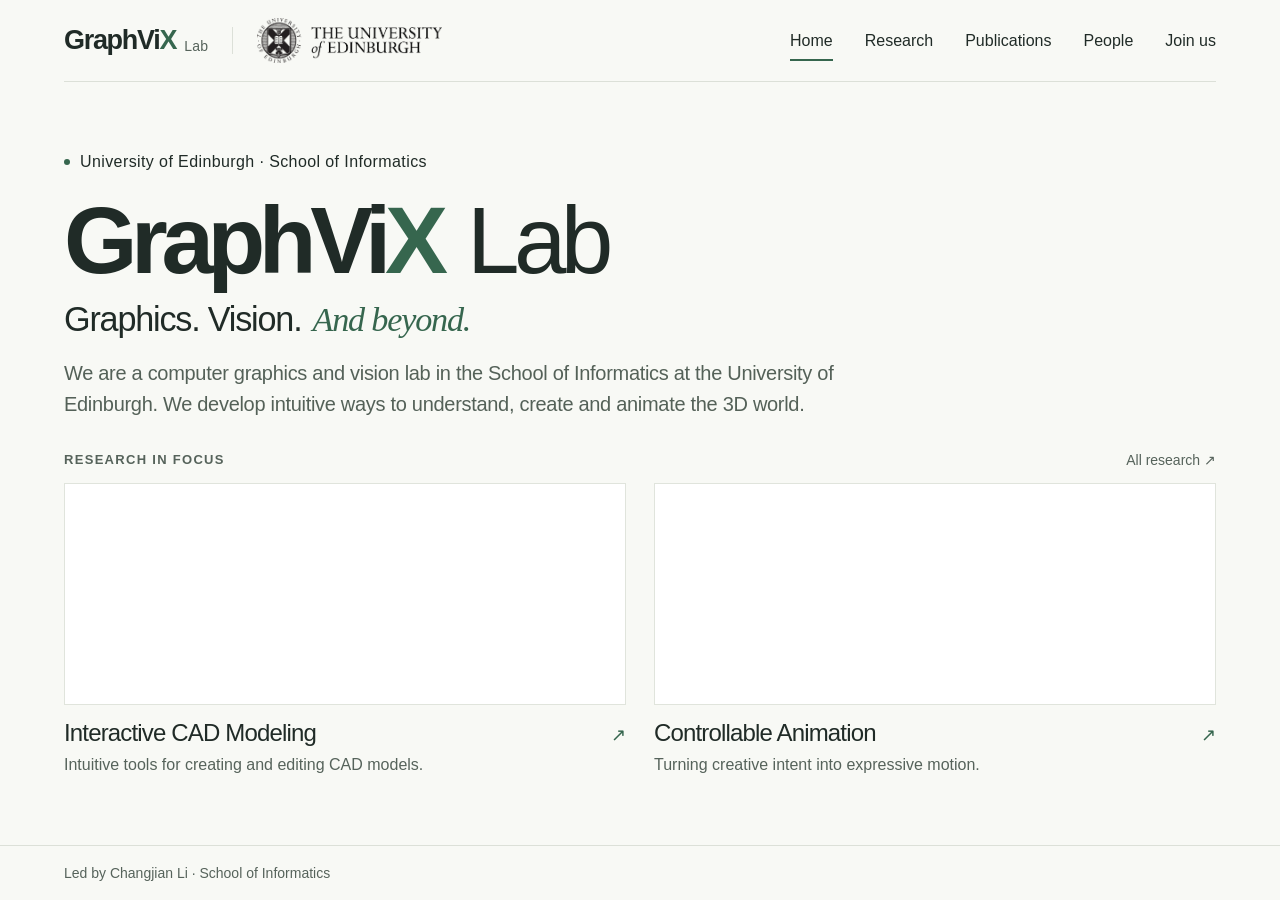
==== commit 755d4cf6: "Remove opening motion toggle while preserving video playback" ====
--- a/index.html
+++ b/index.html
@@ -1 +1 @@
-<!doctype html><html lang="en"><head><meta charset="utf-8"><meta name="viewport" content="width=device-width, initial-scale=1"><link rel="canonical" href="https://graphvix-lab.github.io/"><meta name="description" content="GraphViX Lab at the University of Edinburgh, School of Informatics. We develop intuitive ways to understand, create and animate the 3D world."><meta name="theme-color" content="#f8f9f5"><title>Graphics, Vision and X — GraphViX Lab</title><meta property="og:type" content="website"><meta property="og:site_name" content="GraphViX Lab"><meta property="og:title" content="Graphics, Vision and X — GraphViX Lab"><meta property="og:description" content="GraphViX Lab at the University of Edinburgh, School of Informatics. We develop intuitive ways to understand, create and animate the 3D world."><meta property="og:url" content="https://graphvix-lab.github.io/"><meta property="og:image" content="https://graphvix-lab.github.io/assets/social-card.png"><meta property="og:image:width" content="1200"><meta property="og:image:height" content="630"><meta property="og:image:alt" content="GraphViX Lab — Graphics. Vision. And beyond. — University of Edinburgh"><meta name="twitter:card" content="summary_large_image"><link rel="icon" href="assets/favicon.svg" type="image/svg+xml"><link rel="stylesheet" href="assets/site.css?v=e8e1f74aaa"><script src="assets/site.js?v=9c147cce4d" defer></script></head><body class="opening-page"><a class="skip" href="#main">Skip to content</a><header class="site-header wrap"><div class="header-identity"><div class="header-lab"><a class="brand" href="index.html" aria-label="GraphViX Lab home">GraphVi<span>X</span><small class="brand-lab">Lab</small></a><a class="header-university-text" href="https://www.ed.ac.uk/">University of Edinburgh</a></div><a class="header-university" href="https://www.ed.ac.uk/" aria-label="The University of Edinburgh"><img src="assets/university-of-edinburgh.png" alt="The University of Edinburgh" width="831" height="199"></a></div><button class="menu-toggle" aria-label="Open navigation" aria-expanded="false" aria-controls="nav">Menu <span>+</span></button><nav id="nav" aria-label="Main navigation"><a href="index.html" aria-current="page" >Home</a><a href="research.html" >Research</a><a href="publications.html" >Publications</a><a href="people.html" >People</a><a href="join.html" >Join us</a></nav></header><main id="main" class="wrap"><section class="opening" aria-labelledby="opening-title"><div class="opening-lead"><p class="eyebrow"><span class="status-dot"></span> University of Edinburgh · School of Informatics</p><h1 id="opening-title">GraphVi<span class="name-x">X</span> <span class="name-lab">Lab</span></h1><p class="opening-tagline">Graphics. Vision. <em>And beyond.</em></p><p class="opening-intro">We are a computer graphics and vision lab in the School of Informatics at the University of Edinburgh. We develop intuitive ways to understand, create and animate the 3D world.</p></div><div class="opening-work"><div class="opening-work-heading"><p class="eyebrow">Research in focus</p><div class="opening-work-tools"><a href="research.html">All research <span aria-hidden="true">↗</span></a><button id="demo-motion" type="button" aria-pressed="false">Pause motion <span aria-hidden="true">Ⅱ</span></button></div></div><div class="opening-directions opening-selected" aria-label="Explore our research directions"><a class="opening-direction" href="research.html#cad-modeling"><div class="opening-preview"><video muted loop playsinline preload="auto" aria-label="Sketch2Arti research demonstration"><source src="assets/media/sketch2arti.mp4" type="video/mp4"></video></div><div class="opening-direction-label"><h2>Interactive CAD Modeling</h2><span aria-hidden="true">↗</span></div><p class="opening-caption">Intuitive tools for creating and editing CAD models.</p></a><a class="opening-direction" href="research.html#motion-interaction"><div class="opening-preview"><video muted loop playsinline preload="auto" aria-label="Sketch2Anim research demonstration"><source src="assets/media/sketch2anim.mp4" type="video/mp4"></video></div><div class="opening-direction-label"><h2>Controllable Animation</h2><span aria-hidden="true">↗</span></div><p class="opening-caption">Turning creative intent into expressive motion.</p></a></div></div></section></main><footer class="opening-footer wrap"><p>Led by <a href="https://enigma-li.github.io/">Changjian Li</a><span class="footer-separator"> · </span><a href="https://informatics.ed.ac.uk/">School of Informatics</a></p></footer></body></html>+<!doctype html><html lang="en"><head><meta charset="utf-8"><meta name="viewport" content="width=device-width, initial-scale=1"><link rel="canonical" href="https://graphvix-lab.github.io/"><meta name="description" content="GraphViX Lab at the University of Edinburgh, School of Informatics. We develop intuitive ways to understand, create and animate the 3D world."><meta name="theme-color" content="#f8f9f5"><title>Graphics, Vision and X — GraphViX Lab</title><meta property="og:type" content="website"><meta property="og:site_name" content="GraphViX Lab"><meta property="og:title" content="Graphics, Vision and X — GraphViX Lab"><meta property="og:description" content="GraphViX Lab at the University of Edinburgh, School of Informatics. We develop intuitive ways to understand, create and animate the 3D world."><meta property="og:url" content="https://graphvix-lab.github.io/"><meta property="og:image" content="https://graphvix-lab.github.io/assets/social-card.png"><meta property="og:image:width" content="1200"><meta property="og:image:height" content="630"><meta property="og:image:alt" content="GraphViX Lab — Graphics. Vision. And beyond. — University of Edinburgh"><meta name="twitter:card" content="summary_large_image"><link rel="icon" href="assets/favicon.svg" type="image/svg+xml"><link rel="stylesheet" href="assets/site.css?v=74214b61f4"><script src="assets/site.js?v=5421f9e340" defer></script></head><body class="opening-page"><a class="skip" href="#main">Skip to content</a><header class="site-header wrap"><div class="header-identity"><div class="header-lab"><a class="brand" href="index.html" aria-label="GraphViX Lab home">GraphVi<span>X</span><small class="brand-lab">Lab</small></a><a class="header-university-text" href="https://www.ed.ac.uk/">University of Edinburgh</a></div><a class="header-university" href="https://www.ed.ac.uk/" aria-label="The University of Edinburgh"><img src="assets/university-of-edinburgh.png" alt="The University of Edinburgh" width="831" height="199"></a></div><button class="menu-toggle" aria-label="Open navigation" aria-expanded="false" aria-controls="nav">Menu <span>+</span></button><nav id="nav" aria-label="Main navigation"><a href="index.html" aria-current="page" >Home</a><a href="research.html" >Research</a><a href="publications.html" >Publications</a><a href="people.html" >People</a><a href="join.html" >Join us</a></nav></header><main id="main" class="wrap"><section class="opening" aria-labelledby="opening-title"><div class="opening-lead"><p class="eyebrow"><span class="status-dot"></span> University of Edinburgh · School of Informatics</p><h1 id="opening-title">GraphVi<span class="name-x">X</span> <span class="name-lab">Lab</span></h1><p class="opening-tagline">Graphics. Vision. <em>And beyond.</em></p><p class="opening-intro">We are a computer graphics and vision lab in the School of Informatics at the University of Edinburgh. We develop intuitive ways to understand, create and animate the 3D world.</p></div><div class="opening-work"><div class="opening-work-heading"><p class="eyebrow">Research in focus</p><div class="opening-work-tools"><a href="research.html">All research <span aria-hidden="true">↗</span></a></div></div><div class="opening-directions opening-selected" aria-label="Explore our research directions"><a class="opening-direction" href="research.html#cad-modeling"><div class="opening-preview"><video muted loop playsinline preload="auto" aria-label="Sketch2Arti research demonstration"><source src="assets/media/sketch2arti.mp4" type="video/mp4"></video></div><div class="opening-direction-label"><h2>Interactive CAD Modeling</h2><span aria-hidden="true">↗</span></div><p class="opening-caption">Intuitive tools for creating and editing CAD models.</p></a><a class="opening-direction" href="research.html#motion-interaction"><div class="opening-preview"><video muted loop playsinline preload="auto" aria-label="Sketch2Anim research demonstration"><source src="assets/media/sketch2anim.mp4" type="video/mp4"></video></div><div class="opening-direction-label"><h2>Controllable Animation</h2><span aria-hidden="true">↗</span></div><p class="opening-caption">Turning creative intent into expressive motion.</p></a></div></div></section></main><footer class="opening-footer wrap"><p>Led by <a href="https://enigma-li.github.io/">Changjian Li</a><span class="footer-separator"> · </span><a href="https://informatics.ed.ac.uk/">School of Informatics</a></p></footer></body></html>
--- a/assets/site.css
+++ b/assets/site.css
@@ -28,9 +28,9 @@
 @media(max-width:360px){.opening-directions{gap:8px}.opening-direction-label h2{font-size:10px}.opening-footer{gap:12px}.opening-logo{width:118px}}
 @media(prefers-reduced-motion:reduce){.opening-preview img{transition:none}}
 /* Lab identity and a consistent presentation of the three research themes. */
-.brand-lab{font:400 13px/1 -apple-system,BlinkMacSystemFont,'Segoe UI',Arial,sans-serif;letter-spacing:.02em;margin-left:8px;color:var(--muted);align-self:flex-end;padding-bottom:1px}.opening h1{font-size:clamp(64px,10.5svh,112px);letter-spacing:-.068em;line-height:1.03;white-space:nowrap;font-weight:600}.name-x{color:var(--green)}.name-lab{font-weight:400;letter-spacing:-.06em}.opening-tagline{font-size:clamp(25px,3.8svh,37px);line-height:1.2;letter-spacing:-.035em;margin-top:10px}.opening-tagline em{font-family:var(--serif);font-weight:400;color:var(--green)}.opening-intro{max-width:790px;font-size:15px;line-height:1.7;margin-top:18px}.opening{gap:clamp(20px,3.2svh,36px);padding:clamp(18px,3svh,32px) 0}.opening-lead>.eyebrow{margin-bottom:18px;font-size:9px}.opening-work-heading{display:flex;align-items:center;justify-content:space-between;margin-bottom:12px}.opening-work-heading>.eyebrow{font-size:9px;color:var(--muted)}#demo-motion{background:none;border:0;font-size:10px;padding:4px 0 4px 12px;color:var(--muted);min-height:28px}#demo-motion:hover{color:var(--green)}.opening-preview{height:clamp(130px,24svh,240px);border-color:#e0e4dc;background:#fff}.opening-preview img,.opening-preview video{display:block;width:100%;height:100%;object-fit:contain;padding:0}.opening-preview img{padding:12px}.preview-name{left:10px;top:9px;font-size:8px;background:#f8f9f5ed}.opening-direction-label h2{font-size:16px;line-height:1.3}.opening-direction-label{margin-top:12px}.opening-caption{font-size:11px;line-height:1.45;color:var(--muted);margin-top:5px}.area-heading .research-question{font-size:17px;color:var(--ink);margin-bottom:13px;line-height:1.5}.card-meta{letter-spacing:.025em}
+.brand-lab{font:400 13px/1 -apple-system,BlinkMacSystemFont,'Segoe UI',Arial,sans-serif;letter-spacing:.02em;margin-left:8px;color:var(--muted);align-self:flex-end;padding-bottom:1px}.opening h1{font-size:clamp(64px,10.5svh,112px);letter-spacing:-.068em;line-height:1.03;white-space:nowrap;font-weight:600}.name-x{color:var(--green)}.name-lab{font-weight:400;letter-spacing:-.06em}.opening-tagline{font-size:clamp(25px,3.8svh,37px);line-height:1.2;letter-spacing:-.035em;margin-top:10px}.opening-tagline em{font-family:var(--serif);font-weight:400;color:var(--green)}.opening-intro{max-width:790px;font-size:15px;line-height:1.7;margin-top:18px}.opening{gap:clamp(20px,3.2svh,36px);padding:clamp(18px,3svh,32px) 0}.opening-lead>.eyebrow{margin-bottom:18px;font-size:9px}.opening-work-heading{display:flex;align-items:center;justify-content:space-between;margin-bottom:12px}.opening-work-heading>.eyebrow{font-size:9px;color:var(--muted)}.opening-preview{height:clamp(130px,24svh,240px);border-color:#e0e4dc;background:#fff}.opening-preview img,.opening-preview video{display:block;width:100%;height:100%;object-fit:contain;padding:0}.opening-preview img{padding:12px}.preview-name{left:10px;top:9px;font-size:8px;background:#f8f9f5ed}.opening-direction-label h2{font-size:16px;line-height:1.3}.opening-direction-label{margin-top:12px}.opening-caption{font-size:11px;line-height:1.45;color:var(--muted);margin-top:5px}.area-heading .research-question{font-size:17px;color:var(--ink);margin-bottom:13px;line-height:1.5}.card-meta{letter-spacing:.025em}
 @media(max-width:1000px){.opening-direction-label h2{font-size:14px}.opening-caption{font-size:10px}}
-@media(max-width:720px){.brand-lab{font-size:11px;margin-left:6px}.opening h1{font-size:clamp(45px,11.8vw,76px)}.opening-lead>.eyebrow{font-size:7px;letter-spacing:.065em;margin-bottom:18px}.opening-tagline{font-size:clamp(20px,5.2vw,31px);margin-top:12px;white-space:nowrap}.opening-intro{font-size:13px;line-height:1.65;margin-top:20px}.opening{gap:25px;padding:24px 0}.opening-work-heading{margin-bottom:10px}.opening-work-heading>.eyebrow{font-size:8px}#demo-motion{font-size:9px}.opening-preview{height:clamp(84px,14svh,140px)}.opening-preview img{padding:4px}.preview-name{font-size:6px;top:4px;left:3px;padding:2px 3px}.opening-direction-label{gap:3px;margin-top:9px}.opening-direction-label h2{font-size:11px;line-height:1.4}.opening-caption{font-size:9px;margin-top:6px;line-height:1.4}.opening-direction-label>span{font-size:10px}.opening-directions{gap:10px}.area-heading .research-question{font-size:16px}.card-meta{flex-wrap:wrap}}
+@media(max-width:720px){.brand-lab{font-size:11px;margin-left:6px}.opening h1{font-size:clamp(45px,11.8vw,76px)}.opening-lead>.eyebrow{font-size:7px;letter-spacing:.065em;margin-bottom:18px}.opening-tagline{font-size:clamp(20px,5.2vw,31px);margin-top:12px;white-space:nowrap}.opening-intro{font-size:13px;line-height:1.65;margin-top:20px}.opening{gap:25px;padding:24px 0}.opening-work-heading{margin-bottom:10px}.opening-work-heading>.eyebrow{font-size:8px}.opening-preview{height:clamp(84px,14svh,140px)}.opening-preview img{padding:4px}.preview-name{font-size:6px;top:4px;left:3px;padding:2px 3px}.opening-direction-label{gap:3px;margin-top:9px}.opening-direction-label h2{font-size:11px;line-height:1.4}.opening-caption{font-size:9px;margin-top:6px;line-height:1.4}.opening-direction-label>span{font-size:10px}.opening-directions{gap:10px}.area-heading .research-question{font-size:16px}.card-meta{flex-wrap:wrap}}
 @media(max-height:650px){.opening{padding:14px 0;gap:16px}.opening h1{font-size:clamp(44px,9svh,60px)}.opening-lead>.eyebrow{margin-bottom:12px}.opening-tagline{font-size:24px;margin-top:8px}.opening-intro{font-size:12px;line-height:1.5;margin-top:12px}.opening-preview{height:100px}.opening-work-heading{margin-bottom:6px}.opening-caption{font-size:10px}.opening-footer{padding-top:10px;padding-bottom:10px}}
 @media(max-width:360px){.opening h1{font-size:43px}.opening-tagline{font-size:19px}.opening-intro{font-size:12px}.opening-preview{height:85px}.opening-directions{gap:8px}.opening-direction-label h2{font-size:10px}.opening-direction-label>span{display:none}.opening-caption{font-size:8px}.opening-lead>.eyebrow{font-size:7px}.opening-footer>p{font-size:8px}}
 
@@ -41,7 +41,7 @@
 .opening-selected{grid-template-columns:repeat(2,minmax(0,1fr));gap:28px}
 .opening-work-tools{display:flex;align-items:center;gap:22px;font-size:11px;color:var(--muted)}
 .opening-work-tools>a:hover{color:var(--green)}
-.opening-work-tools #demo-motion{padding-left:0}
+
 .opening-selected .opening-preview{height:clamp(160px,27svh,270px);background:#fff}
 .opening-project-meta{display:flex;justify-content:space-between;align-items:center;font-size:9px;letter-spacing:.065em;text-transform:uppercase;color:var(--muted);margin-top:12px;line-height:1.4}
 .opening-project-meta>span:last-child{font-size:16px;line-height:1;color:var(--green)}
@@ -76,7 +76,7 @@
 .opening-lead .status-dot{flex-shrink:0}
 .opening-intro{font-size:20px;line-height:1.55;max-width:780px;letter-spacing:-.015em;color:#546158}
 .opening-work-heading>.eyebrow{font-size:11px;letter-spacing:.1em}
-.opening-work-tools,#demo-motion{font-size:12px}
+.opening-work-tools{font-size:12px}
 .opening-project-meta{font-size:11px;letter-spacing:.04em}
 .opening-selected .opening-caption{font-size:14px;line-height:1.5}
 .opening-footer>p{font-size:12px}
@@ -84,7 +84,7 @@
 .opening-lead>.eyebrow{font-size:12px;letter-spacing:0;gap:8px;line-height:1.4}
 .opening-intro{font-size:16px;line-height:1.55}
 .opening-work-heading>.eyebrow{font-size:10px;letter-spacing:.075em}
-.opening-work-tools,#demo-motion{font-size:11px}
+.opening-work-tools{font-size:11px}
 .opening-work-tools{gap:14px}
 .opening-project-meta{font-size:10px;letter-spacing:.015em}
 .opening-selected .opening-caption{font-size:12px;line-height:1.45}
@@ -100,7 +100,7 @@
 }
 @media(max-width:360px){
 .opening-work-heading>.eyebrow{font-size:9px}
-.opening-work-tools,#demo-motion{font-size:10px}
+.opening-work-tools{font-size:10px}
 .opening-work-tools{gap:10px}
 .opening-project-meta{font-size:9px}
 .opening-footer>p{font-size:9px}
@@ -191,7 +191,7 @@
 .opening-lead>.eyebrow{font-size:16px}
 .opening-intro{font-size:20px;line-height:1.55}
 .opening-work-heading>.eyebrow{font-size:var(--text-label)}
-.opening-work-tools,#demo-motion{font-size:var(--text-small)}
+.opening-work-tools{font-size:var(--text-small)}
 .opening-project-meta{font-size:var(--text-small);letter-spacing:.02em}
 .opening-selected .opening-caption{font-size:16px;line-height:1.5}
 .opening-footer>p{font-size:var(--text-small);line-height:1.6}
@@ -251,7 +251,7 @@
 .opening-intro{font-size:16px;line-height:1.55}
 .opening-work-heading{align-items:flex-start;gap:12px;flex-wrap:wrap}
 .opening-work-heading>.eyebrow{font-size:13px}
-.opening-work-tools,#demo-motion{font-size:14px}
+.opening-work-tools{font-size:14px}
 .opening-work-tools{gap:16px;margin-left:auto}
 .opening-project-meta{font-size:13px;letter-spacing:0}
 .opening-selected .opening-direction-label h2{font-size:20px}
